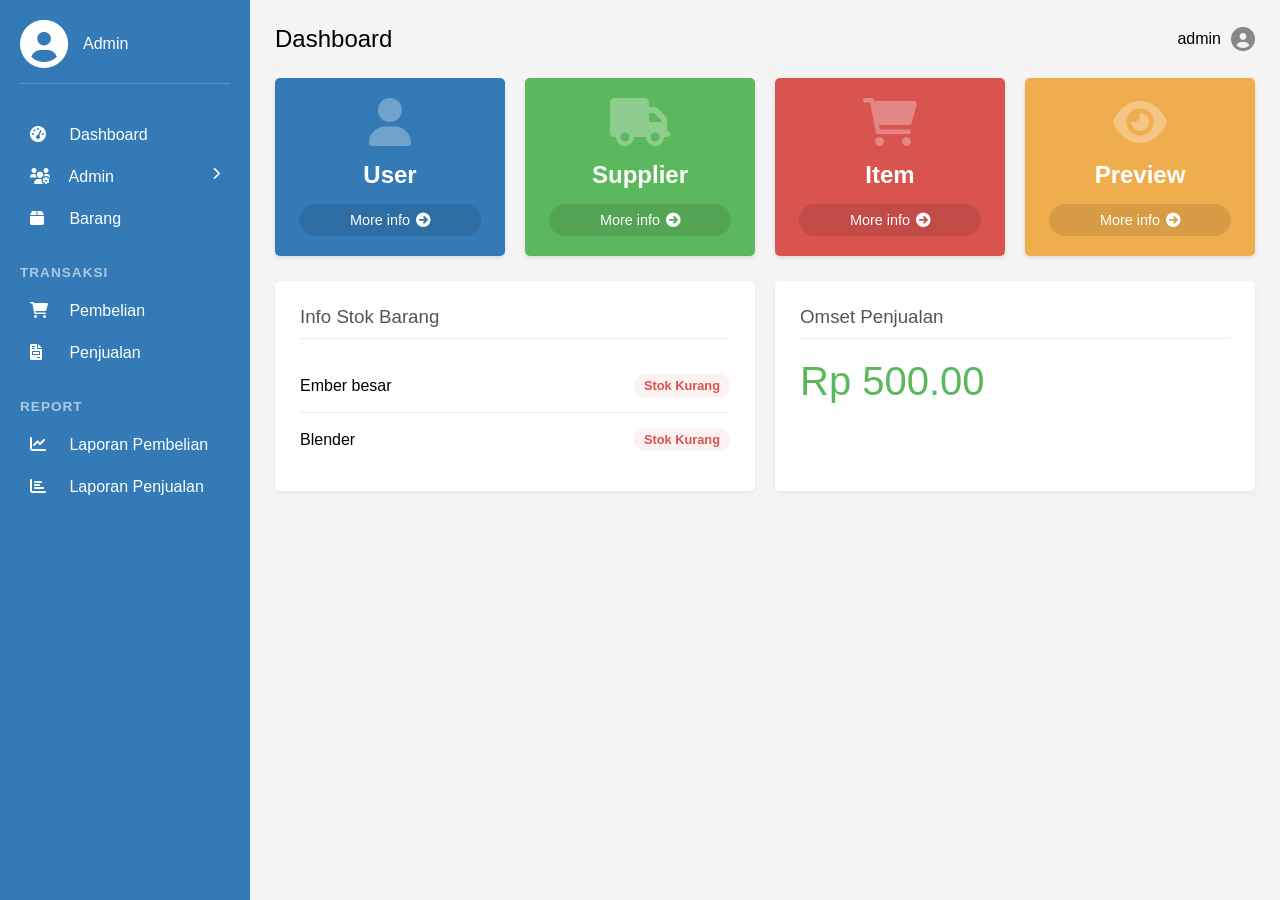
==== index.html @ 4ddd3ce7 "tambah style" ====
<!DOCTYPE html>
<html lang="en">
<head>
    <meta charset="UTF-8">
    <meta name="viewport" content="width=device-width, initial-scale=1.0">
    <title>Admin Dashboard - Penjualan Barang</title>
    <link rel="stylesheet" href="style.css">
    <link rel="stylesheet" href="https://cdnjs.cloudflare.com/ajax/libs/font-awesome/6.0.0/css/all.min.css">
</head>
<body>

    <div class="sidebar">
        <div class="admin-profile">
            <i class="fas fa-user-circle"></i>
            <span>Admin</span>
        </div>
        
        <a href="#"><i class="fas fa-tachometer-alt"></i> Dashboard</a>
        <a href="#">
            <i class="fas fa-users-cog"></i> Admin 
            <i class="fas fa-chevron-right float-right"></i>
        </a>
        <a href="#"><i class="fas fa-box"></i> Barang</a>
        
        <h3>Transaksi</h3>
        <a href="#"><i class="fas fa-shopping-cart"></i> Pembelian</a>
        <a href="#"><i class="fas fa-file-invoice"></i> Penjualan</a>
        
        <h3>Report</h3>
        <a href="#"><i class="fas fa-chart-line"></i> Laporan Pembelian</a>
        <a href="#"><i class="fas fa-chart-bar"></i> Laporan Penjualan</a>
    </div>

    <div class="main-content">
        <div class="header">
            <h2>Dashboard</h2>
            <div class="user-info">
                <span>admin</span>
                <i class="fas fa-user-circle"></i>
            </div>
        </div>

        <div class="card-container">
            
            <div class="card blue">
                <i class="fas fa-user main-card-icon"></i>
                <h3>User</h3>
                <a href="#" class="more-info-btn">
                    <span>More info</span>
                    <i class="fas fa-arrow-circle-right small-arrow"></i>
                </a>
            </div>

            <div class="card green">
                <i class="fas fa-truck main-card-icon"></i>
                <h3>Supplier</h3>
                <a href="#" class="more-info-btn">
                    <span>More info</span>
                    <i class="fas fa-arrow-circle-right small-arrow"></i>
                </a>
            </div>

            <div class="card red">
                <i class="fas fa-shopping-cart main-card-icon"></i>
                <h3>Item</h3>
                <a href="#" class="more-info-btn">
                    <span>More info</span>
                    <i class="fas fa-arrow-circle-right small-arrow"></i>
                </a>
            </div>

            <div class="card orange">
                <i class="fas fa-eye main-card-icon"></i>
                <h3>Preview</h3>
                <a href="#" class="more-info-btn">
                    <span>More info</span>
                    <i class="fas fa-arrow-circle-right small-arrow"></i>
                </a>
            </div>
        </div>

        <div class="info-container">
            
            <div class="info-panel info-stock">
                <h3>Info Stok Barang</h3>
                <ul>
                    <li>
                        <span>Ember besar</span>
                        <span class="stok-status kurang">Stok Kurang</span>
                    </li>
                    <li>
                        <span>Blender</span>
                        <span class="stok-status kurang">Stok Kurang</span>
                    </li>
                    </ul>
            </div>

            <div class="info-panel omset-penjualan">
                <h3>Omset Penjualan</h3>
                <p class="omset-value">Rp 500.00</p>
            </div>
        </div>
    </div>
</body>
</html>
---- style.css ----
/* --- Reset Global --- */
body {
    font-family: 'Segoe UI', Arial, sans-serif; /* Font yang lebih modern */
    margin: 0;
    padding: 0;
    display: flex; /* Memisahkan Sidebar dan Konten Utama side-by-side */
    height: 100vh;
    background-color: #f4f4f4;
}

/* --- Gaya Sidebar (Biru) --- */
.sidebar {
    width: 250px;
    background-color: #337ab7; /* Biru AdminLTE standard */
    color: #fff;
    padding: 20px;
    box-sizing: border-box; /* Pastikan padding tidak menambah lebar */
}

.admin-profile {
    display: flex;
    align-items: center;
    margin-bottom: 30px;
    padding-bottom: 15px;
    border-bottom: 1px solid rgba(255, 255, 255, 0.2);
}

.admin-profile i {
    font-size: 3rem; /* Ikon profil besar */
    margin-right: 15px;
}

.sidebar a {
    display: block;
    color: #fff;
    text-decoration: none;
    padding: 12px 10px;
    border-radius: 4px;
    transition: background-color 0.3s;
}

.sidebar a i:first-child {
    width: 25px; /* Lebar ikon menu tetap agar teks rata */
    margin-right: 10px;
}

.sidebar a:hover {
    background-color: rgba(255, 255, 255, 0.1);
}

.sidebar h3 {
    margin-top: 25px;
    margin-bottom: 10px;
    font-size: 0.85rem;
    text-transform: uppercase;
    letter-spacing: 1px;
    color: rgba(255, 255, 255, 0.6);
}

.float-right {
    float: right;
    font-size: 0.8rem;
    line-height: 1.5; /* Rata vertikal */
}

/* --- Gaya Konten Utama (Abu-abu) --- */
.main-content {
    flex: 1; /* Mengambil sisa ruang horizontal */
    padding: 25px;
    box-sizing: border-box;
    overflow-y: auto; /* Scroll vertikal jika konten panjang */
}

.header {
    display: flex;
    justify-content: space-between;
    align-items: center;
    margin-bottom: 25px;
}

.header h2 {
    margin: 0;
    font-weight: 400;
}

.user-info {
    display: flex;
    align-items: center;
}

.user-info i {
    font-size: 1.5rem;
    margin-left: 10px;
    color: #888;
}

/* --- Gaya Kartu Informasi (Warna-warni) --- */
.card-container {
    display: flex;
    gap: 20px;
    margin-bottom: 25px;
}

.card {
    flex: 1; /* Semua kartu lebar sama */
    padding: 20px;
    color: #fff;
    border-radius: 5px;
    position: relative;
    box-shadow: 0 2px 4px rgba(0,0,0,0.1);
    display: flex;
    flex-direction: column; /* Konten kartu menumpuk vertikal */
    align-items: center; /* Konten utama di tengah */
}

/* Ikon Utama Besar di Kartu */
.main-card-icon {
    font-size: 3rem; 
    margin-bottom: 15px;
    opacity: 0.3; /* Sedikit transparan agar modern */
}

.card h3 {
    margin: 0 0 15px 0;
    font-weight: 600;
    font-size: 1.5rem;
}

/* Warna Kartu */
.card.blue { background-color: #337ab7; }
.card.green { background-color: #5cb85c; }
.card.red { background-color: #d9534f; }
.card.orange { background-color: #f0ad4e; }

/* --- PERUBAHAN: Tombol "More Info" agar SEJAJAR & Panah KECIL --- */
.more-info-btn {
    color: #fff;
    text-decoration: none;
    font-size: 0.9rem;
    margin-top: auto; /* Memaksa tombol ke dasar kartu */
    
    /* MENGAKTIFKAN FLEXBOX UNTUK PENYEJAJARAN HORIZONTAL */
    display: flex;
    align-items: center; /* Sejajar Vertikal */
    justify-content: center; /* Mengetengahkan di kartu */
    gap: 6px; /* Jarak antara teks dan ikon panah */
    
    /* Gaya visual tambahan tombol */
    background-color: rgba(0, 0, 0, 0.1); 
    padding: 8px 15px;
    border-radius: 20px; /* Sudut membulat pill */
    width: 80%; /* Lebar tombol relatif terhadap kartu */
    transition: background-color 0.3s;
}

.more-info-btn:hover {
    background-color: rgba(0, 0, 0, 0.2);
}

/* Properti khusus untuk memperkecil panah */
.small-arrow {
    font-size: 0.9rem; /* Ukurannya sama dengan teks, tidak lagi besar */
}

/* --- Gaya Panel Informasi Bawah (Putih) --- */
.info-container {
    display: flex;
    gap: 20px;
}

.info-panel {
    flex: 1;
    background-color: #fff;
    padding: 25px;
    border-radius: 5px;
    box-shadow: 0 2px 5px rgba(0, 0, 0, 0.05);
}

.info-panel h3 {
    margin-top: 0;
    margin-bottom: 20px;
    font-weight: 400;
    color: #555;
    border-bottom: 1px solid #eee;
    padding-bottom: 10px;
}

/* List Stok */
.info-stock ul {
    list-style: none;
    padding: 0;
    margin: 0;
}

.info-stock li {
    padding: 15px 0;
    border-bottom: 1px solid #eee;
    display: flex;
    justify-content: space-between;
    align-items: center;
}

.info-stock li:last-child {
    border-bottom: none; /* Hapus garis bawah item terakhir */
}

.stok-status {
    font-size: 0.8rem;
    padding: 4px 10px;
    border-radius: 12px;
    font-weight: bold;
}

.stok-status.kurang {
    background-color: #fdf2f2; /* Merah muda sangat muda */
    color: #d9534f; /* Merah */
}

/* Omset */
.omset-value {
    font-size: 2.5rem;
    color: #5cb85c; /* Hijau */
    margin: 10px 0 0 0;
    font-weight: 300;
}
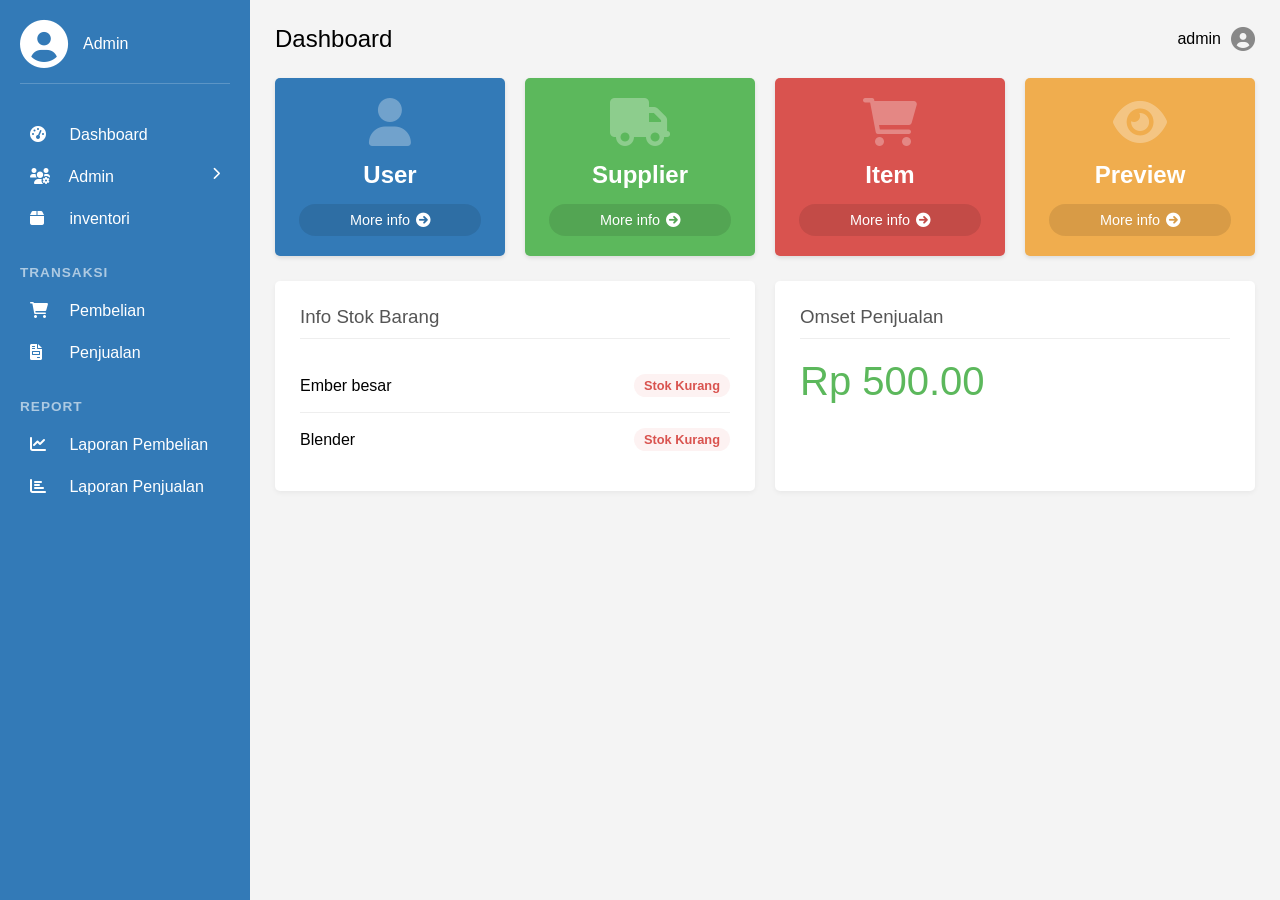
==== commit f542547e: "update kodingan" ====
--- a/index.html
+++ b/index.html
@@ -20,7 +20,7 @@
             <i class="fas fa-users-cog"></i> Admin 
             <i class="fas fa-chevron-right float-right"></i>
         </a>
-        <a href="#"><i class="fas fa-box"></i> Barang</a>
+        <a href="inventoriBarang.html"><i class="fas fa-box"></i> inventori</a>
         
         <h3>Transaksi</h3>
         <a href="#"><i class="fas fa-shopping-cart"></i> Pembelian</a>
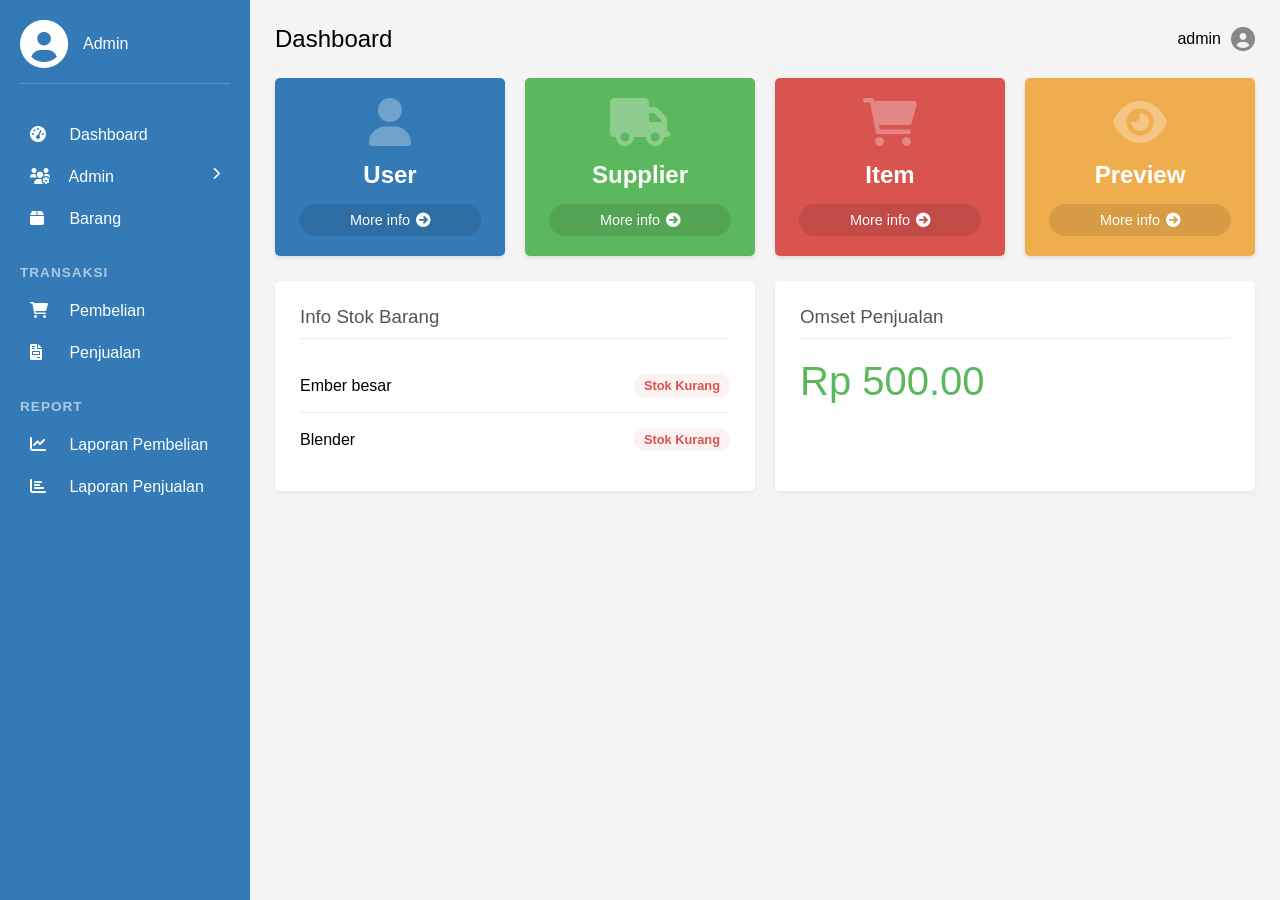
==== commit 42f9db60: "Penjualan" ====
--- a/index.html
+++ b/index.html
@@ -1,105 +1,107 @@
-<!DOCTYPE html>
+<!doctype html>
 <html lang="en">
-<head>
-    <meta charset="UTF-8">
-    <meta name="viewport" content="width=device-width, initial-scale=1.0">
+  <head>
+    <meta charset="UTF-8" />
+    <meta name="viewport" content="width=device-width, initial-scale=1.0" />
     <title>Admin Dashboard - Penjualan Barang</title>
-    <link rel="stylesheet" href="style.css">
-    <link rel="stylesheet" href="https://cdnjs.cloudflare.com/ajax/libs/font-awesome/6.0.0/css/all.min.css">
-</head>
-<body>
+    <link rel="stylesheet" href="style.css" />
+    <link
+      rel="stylesheet"
+      href="https://cdnjs.cloudflare.com/ajax/libs/font-awesome/6.0.0/css/all.min.css"
+    />
+  </head>
+  <body>
+    <div class="sidebar">
+      <div class="admin-profile">
+        <i class="fas fa-user-circle"></i>
+        <span>Admin</span>
+      </div>
 
-    <div class="sidebar">
-        <div class="admin-profile">
-            <i class="fas fa-user-circle"></i>
-            <span>Admin</span>
-        </div>
-        
-        <a href="#"><i class="fas fa-tachometer-alt"></i> Dashboard</a>
-        <a href="#">
-            <i class="fas fa-users-cog"></i> Admin 
-            <i class="fas fa-chevron-right float-right"></i>
-        </a>
-        <a href="inventoriBarang.html"><i class="fas fa-box"></i> inventori</a>
-        
-        <h3>Transaksi</h3>
-        <a href="#"><i class="fas fa-shopping-cart"></i> Pembelian</a>
-        <a href="#"><i class="fas fa-file-invoice"></i> Penjualan</a>
-        
-        <h3>Report</h3>
-        <a href="#"><i class="fas fa-chart-line"></i> Laporan Pembelian</a>
-        <a href="#"><i class="fas fa-chart-bar"></i> Laporan Penjualan</a>
+      <a href="#"><i class="fas fa-tachometer-alt"></i> Dashboard</a>
+      <a href="#">
+        <i class="fas fa-users-cog"></i> Admin
+        <i class="fas fa-chevron-right float-right"></i>
+      </a>
+      <a href="Barang.html"><i class="fas fa-box"></i> Barang</a>
+
+      <h3>Transaksi</h3>
+      <a href="Pembeli.html"><i class="fas fa-shopping-cart"></i> Pembelian</a>
+      <a href="Penjualan.html"><i class="fas fa-file-invoice"></i> Penjualan</a>
+
+      <h3>Report</h3>
+      <a href="LaporanPembelian.html"
+        ><i class="fas fa-chart-line"></i> Laporan Pembelian</a
+      >
+      <a href="#"><i class="fas fa-chart-bar"></i> Laporan Penjualan</a>
     </div>
 
     <div class="main-content">
-        <div class="header">
-            <h2>Dashboard</h2>
-            <div class="user-info">
-                <span>admin</span>
-                <i class="fas fa-user-circle"></i>
-            </div>
+      <div class="header">
+        <h2>Dashboard</h2>
+        <div class="user-info">
+          <span>admin</span>
+          <i class="fas fa-user-circle"></i>
+        </div>
+      </div>
+
+      <div class="card-container">
+        <div class="card blue">
+          <i class="fas fa-user main-card-icon"></i>
+          <h3>User</h3>
+          <a href="#" class="more-info-btn">
+            <span>More info</span>
+            <i class="fas fa-arrow-circle-right small-arrow"></i>
+          </a>
         </div>
 
-        <div class="card-container">
-            
-            <div class="card blue">
-                <i class="fas fa-user main-card-icon"></i>
-                <h3>User</h3>
-                <a href="#" class="more-info-btn">
-                    <span>More info</span>
-                    <i class="fas fa-arrow-circle-right small-arrow"></i>
-                </a>
-            </div>
-
-            <div class="card green">
-                <i class="fas fa-truck main-card-icon"></i>
-                <h3>Supplier</h3>
-                <a href="#" class="more-info-btn">
-                    <span>More info</span>
-                    <i class="fas fa-arrow-circle-right small-arrow"></i>
-                </a>
-            </div>
-
-            <div class="card red">
-                <i class="fas fa-shopping-cart main-card-icon"></i>
-                <h3>Item</h3>
-                <a href="#" class="more-info-btn">
-                    <span>More info</span>
-                    <i class="fas fa-arrow-circle-right small-arrow"></i>
-                </a>
-            </div>
-
-            <div class="card orange">
-                <i class="fas fa-eye main-card-icon"></i>
-                <h3>Preview</h3>
-                <a href="#" class="more-info-btn">
-                    <span>More info</span>
-                    <i class="fas fa-arrow-circle-right small-arrow"></i>
-                </a>
-            </div>
+        <div class="card green">
+          <i class="fas fa-truck main-card-icon"></i>
+          <h3>Supplier</h3>
+          <a href="#" class="more-info-btn">
+            <span>More info</span>
+            <i class="fas fa-arrow-circle-right small-arrow"></i>
+          </a>
         </div>
 
-        <div class="info-container">
-            
-            <div class="info-panel info-stock">
-                <h3>Info Stok Barang</h3>
-                <ul>
-                    <li>
-                        <span>Ember besar</span>
-                        <span class="stok-status kurang">Stok Kurang</span>
-                    </li>
-                    <li>
-                        <span>Blender</span>
-                        <span class="stok-status kurang">Stok Kurang</span>
-                    </li>
-                    </ul>
-            </div>
+        <div class="card red">
+          <i class="fas fa-shopping-cart main-card-icon"></i>
+          <h3>Item</h3>
+          <a href="#" class="more-info-btn">
+            <span>More info</span>
+            <i class="fas fa-arrow-circle-right small-arrow"></i>
+          </a>
+        </div>
 
-            <div class="info-panel omset-penjualan">
-                <h3>Omset Penjualan</h3>
-                <p class="omset-value">Rp 500.00</p>
-            </div>
+        <div class="card orange">
+          <i class="fas fa-eye main-card-icon"></i>
+          <h3>Preview</h3>
+          <a href="#" class="more-info-btn">
+            <span>More info</span>
+            <i class="fas fa-arrow-circle-right small-arrow"></i>
+          </a>
         </div>
+      </div>
+
+      <div class="info-container">
+        <div class="info-panel info-stock">
+          <h3>Info Stok Barang</h3>
+          <ul>
+            <li>
+              <span>Ember besar</span>
+              <span class="stok-status kurang">Stok Kurang</span>
+            </li>
+            <li>
+              <span>Blender</span>
+              <span class="stok-status kurang">Stok Kurang</span>
+            </li>
+          </ul>
+        </div>
+
+        <div class="info-panel omset-penjualan">
+          <h3>Omset Penjualan</h3>
+          <p class="omset-value">Rp 500.00</p>
+        </div>
+      </div>
     </div>
-</body>
-</html>+  </body>
+</html>
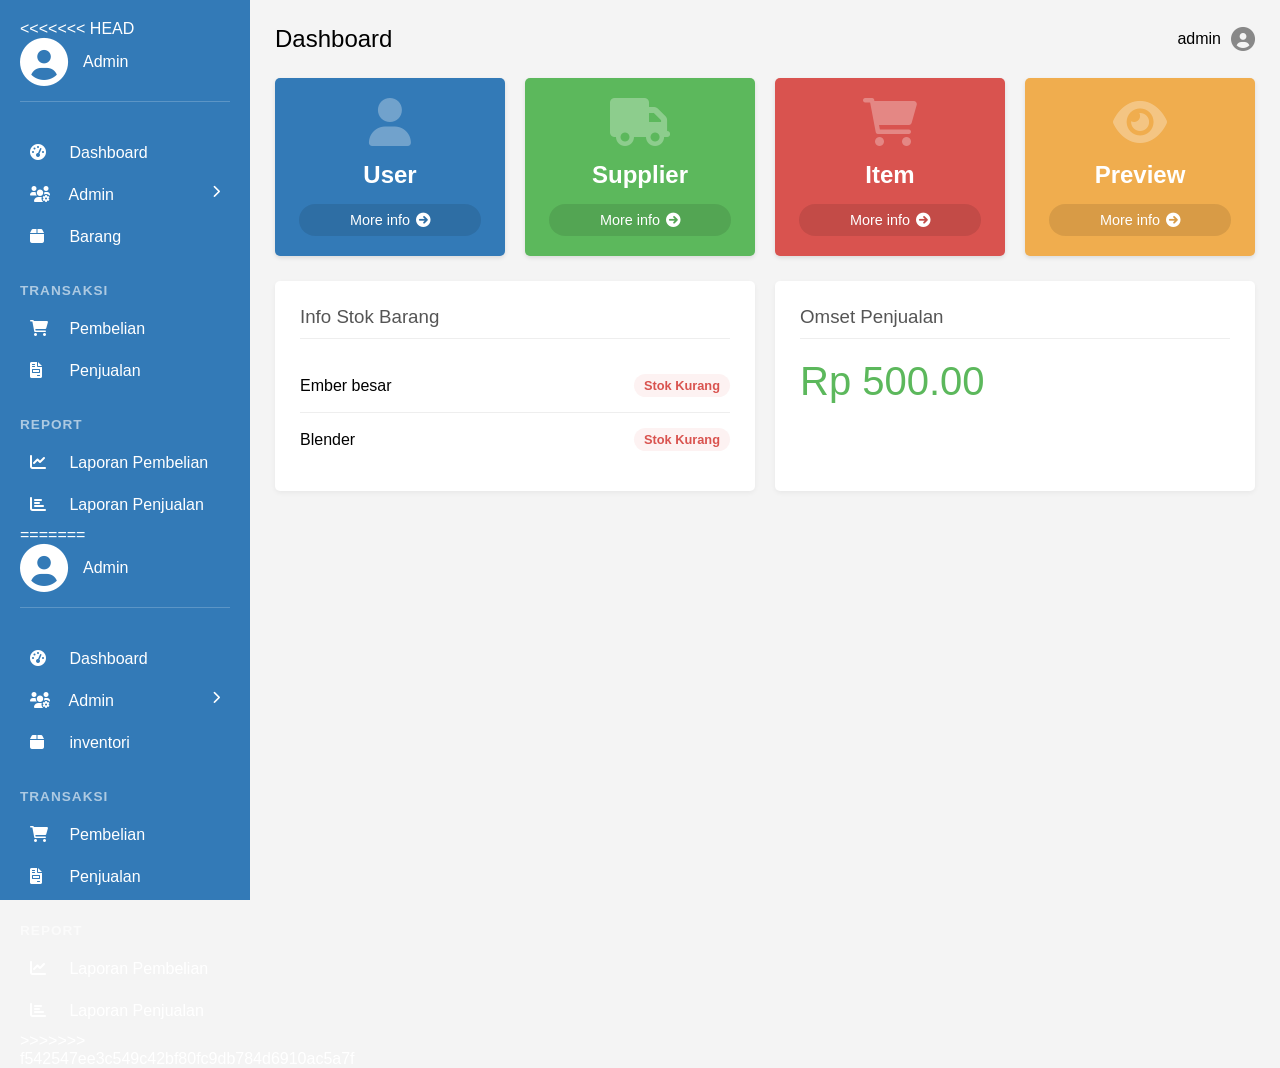
==== commit 029d96db: "penjualan" ====
--- a/index.html
+++ b/index.html
@@ -12,6 +12,7 @@
   </head>
   <body>
     <div class="sidebar">
+<<<<<<< HEAD
       <div class="admin-profile">
         <i class="fas fa-user-circle"></i>
         <span>Admin</span>
@@ -33,6 +34,27 @@
         ><i class="fas fa-chart-line"></i> Laporan Pembelian</a
       >
       <a href="#"><i class="fas fa-chart-bar"></i> Laporan Penjualan</a>
+=======
+        <div class="admin-profile">
+            <i class="fas fa-user-circle"></i>
+            <span>Admin</span>
+        </div>
+        
+        <a href="#"><i class="fas fa-tachometer-alt"></i> Dashboard</a>
+        <a href="#">
+            <i class="fas fa-users-cog"></i> Admin 
+            <i class="fas fa-chevron-right float-right"></i>
+        </a>
+        <a href="inventoriBarang.html"><i class="fas fa-box"></i> inventori</a>
+        
+        <h3>Transaksi</h3>
+        <a href="#"><i class="fas fa-shopping-cart"></i> Pembelian</a>
+        <a href="#"><i class="fas fa-file-invoice"></i> Penjualan</a>
+        
+        <h3>Report</h3>
+        <a href="#"><i class="fas fa-chart-line"></i> Laporan Pembelian</a>
+        <a href="#"><i class="fas fa-chart-bar"></i> Laporan Penjualan</a>
+>>>>>>> f542547ee3c549c42bf80fc9db784d6910ac5a7f
     </div>
 
     <div class="main-content">
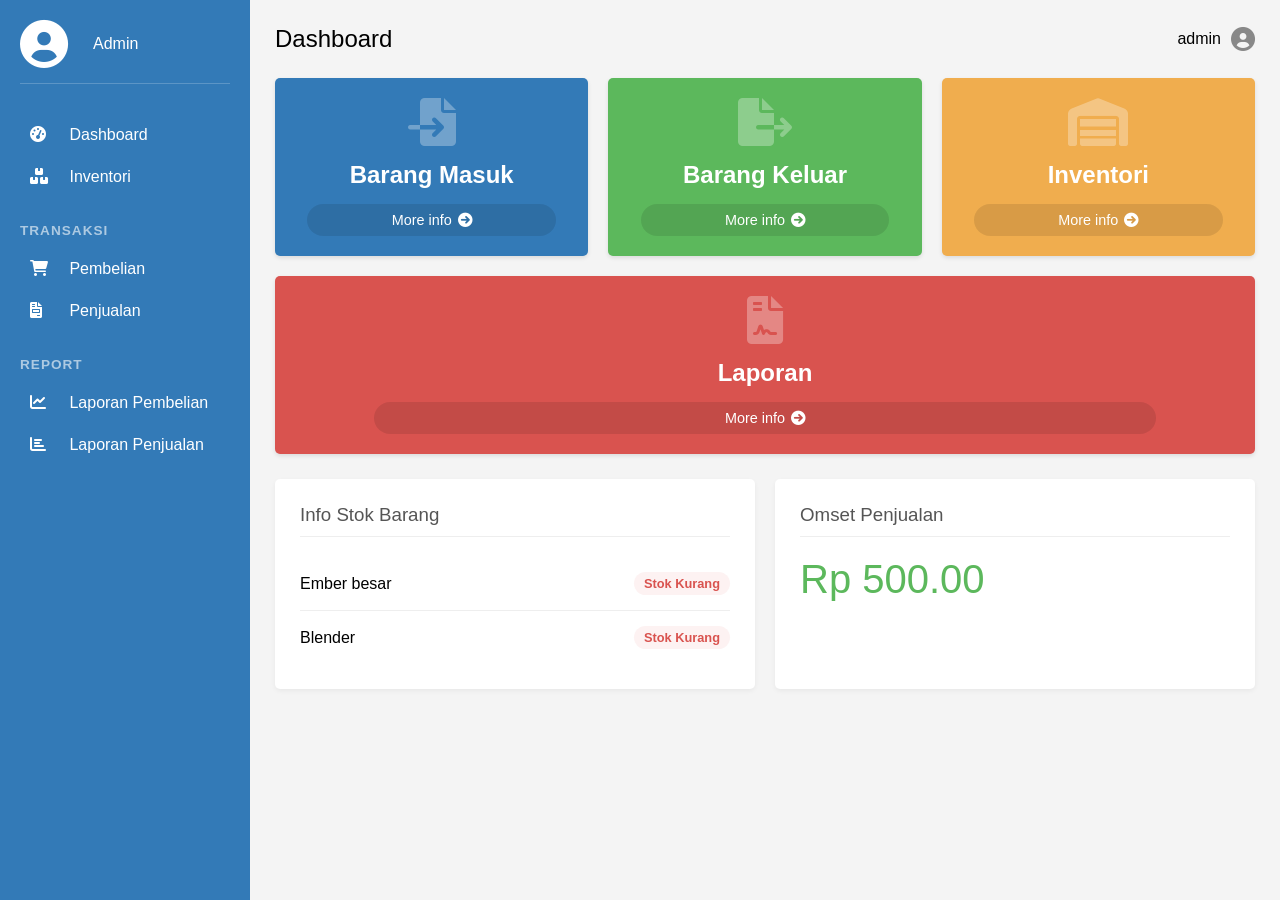
==== commit e27ed855: "Update index.html" ====
--- a/index.html
+++ b/index.html
@@ -1,129 +1,313 @@
-<!doctype html>
+<!DOCTYPE html>
 <html lang="en">
-  <head>
-    <meta charset="UTF-8" />
-    <meta name="viewport" content="width=device-width, initial-scale=1.0" />
-    <title>Admin Dashboard - Penjualan Barang</title>
-    <link rel="stylesheet" href="style.css" />
-    <link
-      rel="stylesheet"
-      href="https://cdnjs.cloudflare.com/ajax/libs/font-awesome/6.0.0/css/all.min.css"
-    />
-  </head>
-  <body>
+<head>
+    <meta charset="UTF-8">
+    <meta name="viewport" content="width=device-width, initial-scale=1.0">
+    <title>Sistem Inventori Barang</title>
+    <link rel="stylesheet" href="https://cdnjs.cloudflare.com/ajax/libs/font-awesome/6.0.0/css/all.min.css">
+    
+    <style>
+        body {
+            font-family: 'Segoe UI', Arial, sans-serif;
+            margin: 0;
+            padding: 0;
+            display: flex;
+            height: 100vh;
+            background-color: #f4f4f4;
+        }
+
+        .sidebar {
+            width: 250px;
+            background-color: #337ab7;
+            color: #fff;
+            padding: 20px;
+            box-sizing: border-box;
+            flex-shrink: 0;
+        }
+
+        .admin-profile {
+            display: flex;
+            align-items: center;
+            margin-bottom: 30px;
+            padding-bottom: 15px;
+            border-bottom: 1px solid rgba(255, 255, 255, 0.2);
+        }
+
+        .admin-profile i {
+            font-size: 3rem;
+            margin-right: 15px;
+        }
+
+        .sidebar a {
+            display: block;
+            color: #fff;
+            text-decoration: none;
+            padding: 12px 10px;
+            border-radius: 4px;
+            transition: background-color 0.3s;
+        }
+
+        .sidebar a i:first-child {
+            width: 25px;
+            margin-right: 10px;
+        }
+
+        .sidebar a:hover {
+            background-color: rgba(255, 255, 255, 0.1);
+        }
+
+        .sidebar h3 {
+            margin-top: 25px;
+            margin-bottom: 10px;
+            font-size: 0.85rem;
+            text-transform: uppercase;
+            letter-spacing: 1px;
+            color: rgba(255, 255, 255, 0.6);
+        }
+
+        .main-content {
+            flex: 1;
+            padding: 25px;
+            box-sizing: border-box;
+            overflow-y: auto;
+        }
+
+        .header {
+            display: flex;
+            justify-content: space-between;
+            align-items: center;
+            margin-bottom: 25px;
+        }
+
+        .header h2 {
+            margin: 0;
+            font-weight: 400;
+        }
+
+        .user-info {
+            display: flex;
+            align-items: center;
+        }
+
+        .user-info i {
+            font-size: 1.5rem;
+            margin-left: 10px;
+            color: #888;
+        }
+
+        .card-container {
+            display: flex;
+            gap: 20px;
+            margin-bottom: 25px;
+            flex-wrap: wrap; 
+        }
+
+        .card {
+            flex: 1;
+            min-width: 200px;
+            padding: 20px;
+            color: #fff;
+            border-radius: 5px;
+            position: relative;
+            box-shadow: 0 2px 4px rgba(0,0,0,0.1);
+            display: flex;
+            flex-direction: column;
+            align-items: center;
+        }
+
+        .main-card-icon {
+            font-size: 3rem; 
+            margin-bottom: 15px;
+            opacity: 0.3;
+        }
+
+        .card h3 {
+            margin: 0 0 15px 0;
+            font-weight: 600;
+            font-size: 1.5rem;
+        }
+
+        .card.blue { background-color: #337ab7; }
+        .card.green { background-color: #5cb85c; }
+        .card.red { background-color: #d9534f; }
+        .card.orange { background-color: #f0ad4e; }
+
+        .more-info-btn {
+            color: #fff;
+            text-decoration: none;
+            font-size: 0.9rem;
+            margin-top: auto;
+            display: flex;
+            align-items: center;
+            justify-content: center;
+            gap: 6px;
+            background-color: rgba(0, 0, 0, 0.1); 
+            padding: 8px 15px;
+            border-radius: 20px;
+            width: 80%;
+            transition: background-color 0.3s;
+        }
+
+        .more-info-btn:hover {
+            background-color: rgba(0, 0, 0, 0.2);
+        }
+
+        .small-arrow {
+            font-size: 0.9rem;
+        }
+
+        .info-container {
+            display: flex;
+            gap: 20px;
+            flex-wrap: wrap;
+        }
+
+        .info-panel {
+            flex: 1;
+            min-width: 300px;
+            background-color: #fff;
+            padding: 25px;
+            border-radius: 5px;
+            box-shadow: 0 2px 5px rgba(0, 0, 0, 0.05);
+        }
+
+        .info-panel h3 {
+            margin-top: 0;
+            margin-bottom: 20px;
+            font-weight: 400;
+            color: #555;
+            border-bottom: 1px solid #eee;
+            padding-bottom: 10px;
+        }
+
+        .info-stock ul {
+            list-style: none;
+            padding: 0;
+            margin: 0;
+        }
+
+        .info-stock li {
+            padding: 15px 0;
+            border-bottom: 1px solid #eee;
+            display: flex;
+            justify-content: space-between;
+            align-items: center;
+        }
+
+        .info-stock li:last-child {
+            border-bottom: none;
+        }
+
+        .stok-status {
+            font-size: 0.8rem;
+            padding: 4px 10px;
+            border-radius: 12px;
+            font-weight: bold;
+        }
+
+        .stok-status.kurang {
+            background-color: #fdf2f2;
+            color: #d9534f;
+        }
+
+        .omset-value {
+            font-size: 2.5rem;
+            color: #5cb85c;
+            margin: 10px 0 0 0;
+            font-weight: 300;
+        }
+    </style>
+</head>
+<body>
+
     <div class="sidebar">
-<<<<<<< HEAD
-      <div class="admin-profile">
-        <i class="fas fa-user-circle"></i>
-        <span>Admin</span>
-      </div>
-
-      <a href="#"><i class="fas fa-tachometer-alt"></i> Dashboard</a>
-      <a href="#">
-        <i class="fas fa-users-cog"></i> Admin
-        <i class="fas fa-chevron-right float-right"></i>
-      </a>
-      <a href="Barang.html"><i class="fas fa-box"></i> Barang</a>
-
-      <h3>Transaksi</h3>
-      <a href="Pembeli.html"><i class="fas fa-shopping-cart"></i> Pembelian</a>
-      <a href="Penjualan.html"><i class="fas fa-file-invoice"></i> Penjualan</a>
-
-      <h3>Report</h3>
-      <a href="LaporanPembelian.html"
-        ><i class="fas fa-chart-line"></i> Laporan Pembelian</a
-      >
-      <a href="#"><i class="fas fa-chart-bar"></i> Laporan Penjualan</a>
-=======
         <div class="admin-profile">
             <i class="fas fa-user-circle"></i>
-            <span>Admin</span>
+            <a href="#">Admin</a>
         </div>
         
         <a href="#"><i class="fas fa-tachometer-alt"></i> Dashboard</a>
-        <a href="#">
-            <i class="fas fa-users-cog"></i> Admin 
-            <i class="fas fa-chevron-right float-right"></i>
-        </a>
-        <a href="inventoriBarang.html"><i class="fas fa-box"></i> inventori</a>
+        <a href="inventoriBarang.html"><i class="fas fa-boxes-stacked"></i> Inventori</a>
         
         <h3>Transaksi</h3>
         <a href="#"><i class="fas fa-shopping-cart"></i> Pembelian</a>
-        <a href="#"><i class="fas fa-file-invoice"></i> Penjualan</a>
+        <a href="Penjualan.html"><i class="fas fa-file-invoice"></i> Penjualan</a>
         
         <h3>Report</h3>
-        <a href="#"><i class="fas fa-chart-line"></i> Laporan Pembelian</a>
-        <a href="#"><i class="fas fa-chart-bar"></i> Laporan Penjualan</a>
->>>>>>> f542547ee3c549c42bf80fc9db784d6910ac5a7f
+        <a href="LaporanPembelian.html"><i class="fas fa-chart-line"></i> Laporan Pembelian</a>
+        <a href="LaporanPenjualan.html"><i class="fas fa-chart-bar"></i> Laporan Penjualan</a>
     </div>
 
     <div class="main-content">
-      <div class="header">
-        <h2>Dashboard</h2>
-        <div class="user-info">
-          <span>admin</span>
-          <i class="fas fa-user-circle"></i>
+        <div class="header">
+            <h2>Dashboard</h2>
+            <div class="user-info">
+                <span>admin</span>
+                <i class="fas fa-user-circle"></i>
+            </div>
         </div>
-      </div>
-
-      <div class="card-container">
-        <div class="card blue">
-          <i class="fas fa-user main-card-icon"></i>
-          <h3>User</h3>
-          <a href="#" class="more-info-btn">
-            <span>More info</span>
-            <i class="fas fa-arrow-circle-right small-arrow"></i>
-          </a>
+
+        <div class="card-container">
+            <div class="card blue">
+                <i class="fas fa-file-import main-card-icon"></i>
+                <h3>Barang Masuk</h3>
+                <a href="Pembelian.html" class="more-info-btn">
+                    <span>More info</span>
+                    <i class="fas fa-arrow-circle-right small-arrow"></i>
+                </a>
+            </div>
+
+            <div class="card green">
+                <i class="fas fa-file-export main-card-icon"></i>
+                <h3>Barang Keluar</h3>
+                <a href="Penjualan.html" class="more-info-btn">
+                    <span>More info</span>
+                    <i class="fas fa-arrow-circle-right small-arrow"></i>
+                </a>
+            </div>
+
+            <div class="card orange">
+                <i class="fas fa-warehouse main-card-icon"></i>
+                <h3>Inventori</h3>
+                <a href="inventoriBarang.html" class="more-info-btn">
+                    <span>More info</span>
+                    <i class="fas fa-arrow-circle-right small-arrow"></i>
+                </a>
+            </div>
+
+            <div class="card red">
+                <i class="fas fa-file-contract main-card-icon"></i>
+                <h3>Laporan</h3>
+                <a href="#" class="more-info-btn">
+                    <span>More info</span>
+                    <i class="fas fa-arrow-circle-right small-arrow"></i>
+                </a>
+            </div>
         </div>
 
-        <div class="card green">
-          <i class="fas fa-truck main-card-icon"></i>
-          <h3>Supplier</h3>
-          <a href="#" class="more-info-btn">
-            <span>More info</span>
-            <i class="fas fa-arrow-circle-right small-arrow"></i>
-          </a>
+        <div class="info-container">
+            <div class="info-panel info-stock">
+                <h3>Info Stok Barang</h3>
+                <ul>
+                    <li><span>Ember besar</span> <span class="stok-status kurang">Stok Kurang</span></li>
+                    <li><span>Blender</span> <span class="stok-status kurang">Stok Kurang</span></li>
+                </ul>
+            </div>
+
+            <div class="info-panel omset-penjualan">
+                <h3>Omset Penjualan</h3>
+                <p class="omset-value">Rp 500.00</p>
+            </div>
         </div>
-
-        <div class="card red">
-          <i class="fas fa-shopping-cart main-card-icon"></i>
-          <h3>Item</h3>
-          <a href="#" class="more-info-btn">
-            <span>More info</span>
-            <i class="fas fa-arrow-circle-right small-arrow"></i>
-          </a>
-        </div>
-
-        <div class="card orange">
-          <i class="fas fa-eye main-card-icon"></i>
-          <h3>Preview</h3>
-          <a href="#" class="more-info-btn">
-            <span>More info</span>
-            <i class="fas fa-arrow-circle-right small-arrow"></i>
-          </a>
-        </div>
-      </div>
-
-      <div class="info-container">
-        <div class="info-panel info-stock">
-          <h3>Info Stok Barang</h3>
-          <ul>
-            <li>
-              <span>Ember besar</span>
-              <span class="stok-status kurang">Stok Kurang</span>
-            </li>
-            <li>
-              <span>Blender</span>
-              <span class="stok-status kurang">Stok Kurang</span>
-            </li>
-          </ul>
-        </div>
-
-        <div class="info-panel omset-penjualan">
-          <h3>Omset Penjualan</h3>
-          <p class="omset-value">Rp 500.00</p>
-        </div>
-      </div>
     </div>
-  </body>
+
+    <script>
+        function toggleDropdown() {
+            var dropdown = document.getElementById("adminMenu");
+            if (dropdown) {
+                dropdown.style.display = (dropdown.style.display === "block") ? "none" : "block";
+            }
+        }
+    </script>
+</body>
 </html>
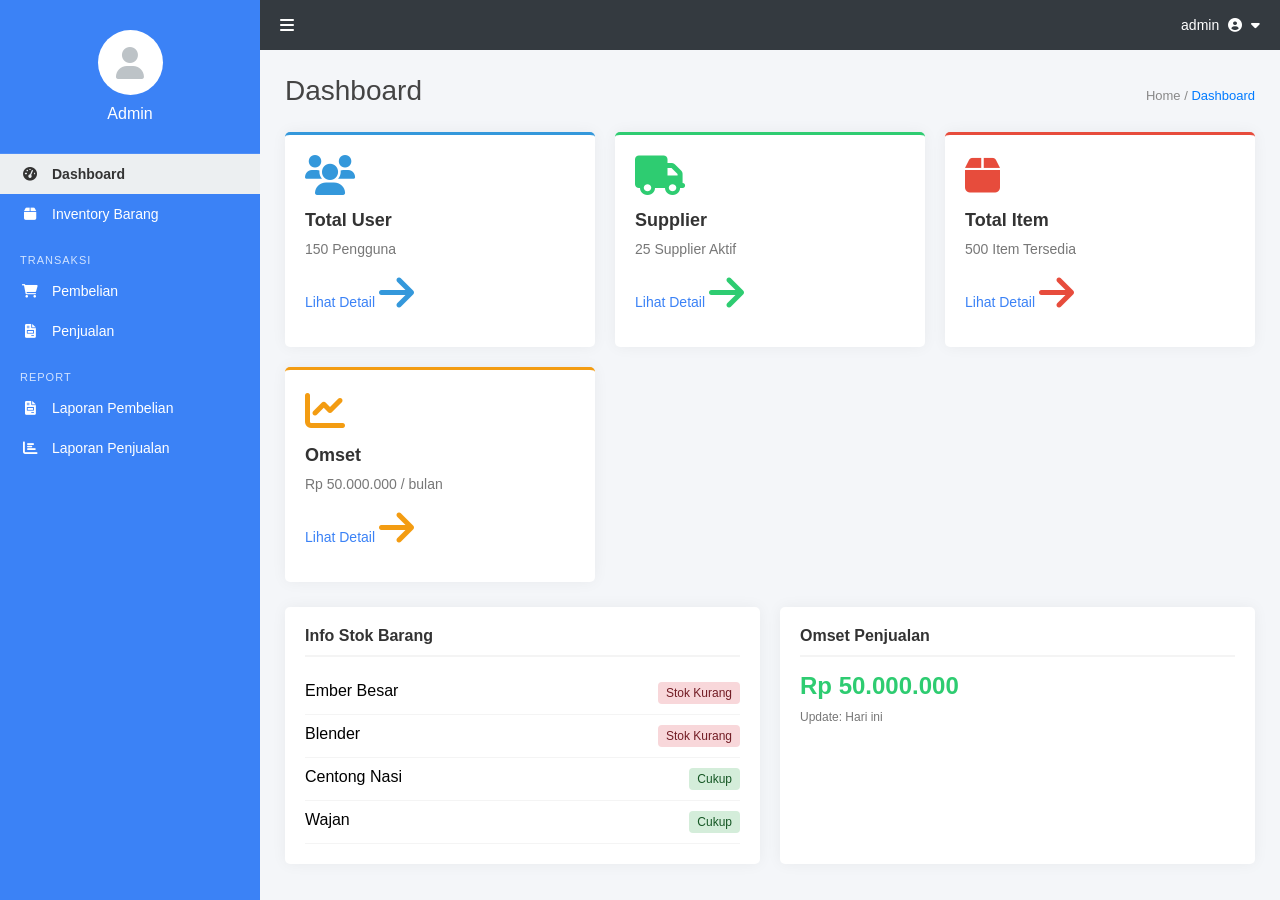
==== commit 93bba965: "update kodingan" ====
--- a/index.html
+++ b/index.html
@@ -1,313 +1,173 @@
 <!DOCTYPE html>
-<html lang="en">
+<html lang="id">
 <head>
     <meta charset="UTF-8">
     <meta name="viewport" content="width=device-width, initial-scale=1.0">
-    <title>Sistem Inventori Barang</title>
+    <title>Admin Dashboard - Sistem Inventaris</title>
     <link rel="stylesheet" href="https://cdnjs.cloudflare.com/ajax/libs/font-awesome/6.0.0/css/all.min.css">
     
     <style>
-        body {
-            font-family: 'Segoe UI', Arial, sans-serif;
-            margin: 0;
-            padding: 0;
-            display: flex;
-            height: 100vh;
-            background-color: #f4f4f4;
-        }
-
-        .sidebar {
-            width: 250px;
-            background-color: #337ab7;
-            color: #fff;
-            padding: 20px;
-            box-sizing: border-box;
-            flex-shrink: 0;
-        }
-
-        .admin-profile {
-            display: flex;
-            align-items: center;
-            margin-bottom: 30px;
-            padding-bottom: 15px;
-            border-bottom: 1px solid rgba(255, 255, 255, 0.2);
-        }
-
-        .admin-profile i {
-            font-size: 3rem;
-            margin-right: 15px;
-        }
-
-        .sidebar a {
-            display: block;
-            color: #fff;
-            text-decoration: none;
-            padding: 12px 10px;
-            border-radius: 4px;
-            transition: background-color 0.3s;
-        }
-
-        .sidebar a i:first-child {
-            width: 25px;
-            margin-right: 10px;
-        }
-
-        .sidebar a:hover {
-            background-color: rgba(255, 255, 255, 0.1);
-        }
-
-        .sidebar h3 {
-            margin-top: 25px;
-            margin-bottom: 10px;
-            font-size: 0.85rem;
-            text-transform: uppercase;
-            letter-spacing: 1px;
-            color: rgba(255, 255, 255, 0.6);
-        }
-
-        .main-content {
-            flex: 1;
-            padding: 25px;
-            box-sizing: border-box;
-            overflow-y: auto;
-        }
-
-        .header {
-            display: flex;
-            justify-content: space-between;
-            align-items: center;
-            margin-bottom: 25px;
-        }
-
-        .header h2 {
-            margin: 0;
-            font-weight: 400;
-        }
-
-        .user-info {
-            display: flex;
-            align-items: center;
-        }
-
-        .user-info i {
-            font-size: 1.5rem;
-            margin-left: 10px;
-            color: #888;
-        }
-
-        .card-container {
-            display: flex;
-            gap: 20px;
-            margin-bottom: 25px;
-            flex-wrap: wrap; 
-        }
-
-        .card {
-            flex: 1;
-            min-width: 200px;
-            padding: 20px;
-            color: #fff;
-            border-radius: 5px;
-            position: relative;
-            box-shadow: 0 2px 4px rgba(0,0,0,0.1);
-            display: flex;
-            flex-direction: column;
-            align-items: center;
-        }
-
-        .main-card-icon {
-            font-size: 3rem; 
-            margin-bottom: 15px;
-            opacity: 0.3;
-        }
-
-        .card h3 {
-            margin: 0 0 15px 0;
-            font-weight: 600;
-            font-size: 1.5rem;
-        }
-
-        .card.blue { background-color: #337ab7; }
-        .card.green { background-color: #5cb85c; }
-        .card.red { background-color: #d9534f; }
-        .card.orange { background-color: #f0ad4e; }
-
-        .more-info-btn {
-            color: #fff;
-            text-decoration: none;
-            font-size: 0.9rem;
-            margin-top: auto;
-            display: flex;
-            align-items: center;
-            justify-content: center;
-            gap: 6px;
-            background-color: rgba(0, 0, 0, 0.1); 
-            padding: 8px 15px;
-            border-radius: 20px;
-            width: 80%;
-            transition: background-color 0.3s;
-        }
-
-        .more-info-btn:hover {
-            background-color: rgba(0, 0, 0, 0.2);
-        }
-
-        .small-arrow {
-            font-size: 0.9rem;
-        }
-
-        .info-container {
-            display: flex;
-            gap: 20px;
-            flex-wrap: wrap;
-        }
-
-        .info-panel {
-            flex: 1;
-            min-width: 300px;
-            background-color: #fff;
-            padding: 25px;
-            border-radius: 5px;
-            box-shadow: 0 2px 5px rgba(0, 0, 0, 0.05);
-        }
-
-        .info-panel h3 {
-            margin-top: 0;
-            margin-bottom: 20px;
-            font-weight: 400;
-            color: #555;
-            border-bottom: 1px solid #eee;
-            padding-bottom: 10px;
-        }
-
-        .info-stock ul {
-            list-style: none;
-            padding: 0;
-            margin: 0;
-        }
-
-        .info-stock li {
-            padding: 15px 0;
-            border-bottom: 1px solid #eee;
-            display: flex;
-            justify-content: space-between;
-            align-items: center;
-        }
-
-        .info-stock li:last-child {
-            border-bottom: none;
-        }
-
-        .stok-status {
-            font-size: 0.8rem;
-            padding: 4px 10px;
-            border-radius: 12px;
-            font-weight: bold;
-        }
-
-        .stok-status.kurang {
-            background-color: #fdf2f2;
-            color: #d9534f;
-        }
-
-        .omset-value {
-            font-size: 2.5rem;
-            color: #5cb85c;
-            margin: 10px 0 0 0;
-            font-weight: 300;
-        }
+        * { margin: 0; padding: 0; box-sizing: border-box; font-family: 'Segoe UI', Roboto, Helvetica, Arial, sans-serif; }
+        body { display: flex; background-color: #f4f6f9; min-height: 100vh; overflow-x: hidden; }
+        
+        /* SIDEBAR STYLING */
+        .sidebar { width: 260px; background-color: #3b82f6; color: white; flex-shrink: 0; transition: all 0.3s; }
+        .profile-box { padding: 30px 20px; text-align: center; border-bottom: 1px solid rgba(255,255,255,0.1); }
+        .avatar-circle { width: 65px; height: 65px; background: white; border-radius: 50%; margin: 0 auto 10px; display: flex; align-items: center; justify-content: center; color: #bdc3c7; font-size: 32px; }
+        
+        .sidebar nav a { display: flex; align-items: center; padding: 12px 20px; color: white; text-decoration: none; font-size: 14px; transition: 0.2s; }
+        .sidebar nav a i { margin-right: 12px; width: 20px; text-align: center; }
+        .sidebar nav a:hover { background-color: rgba(255,255,255,0.1); }
+        .sidebar nav a.active { background-color: #eceff1; color: #333; font-weight: 600; }
+        
+        .section-label { padding: 20px 20px 5px; font-size: 11px; text-transform: uppercase; letter-spacing: 1px; color: #d1e3ff; }
+        
+        /* MAIN CONTENT STYLING */
+        .main-wrapper { flex-grow: 1; display: flex; flex-direction: column; }
+        header { height: 50px; background-color: #343a40; display: flex; align-items: center; justify-content: space-between; padding: 0 20px; color: white; }
+        .content-area { padding: 25px; }
+        
+        .page-title { display: flex; justify-content: space-between; align-items: baseline; margin-bottom: 25px; }
+        .page-title h1 { font-weight: 400; font-size: 28px; color: #444; }
+        .breadcrumb { font-size: 13px; color: #888; }
+        .breadcrumb span { color: #007bff; }
+        
+        /* DASHBOARD CARDS */
+        .card-container { display: grid; grid-template-columns: repeat(auto-fit, minmax(250px, 1fr)); gap: 20px; margin-bottom: 25px; }
+        .card { background: white; border-radius: 5px; box-shadow: 0 0 15px rgba(0,0,0,0.05); border-top: 3px solid #d2d6de; padding: 20px; transition: 0.3s; }
+        .card:hover { transform: translateY(-5px); box-shadow: 0 5px 20px rgba(0,0,0,0.1); }
+        .card.blue { border-top-color: #3498db; }
+        .card.green { border-top-color: #2ecc71; }
+        .card.red { border-top-color: #e74c3c; }
+        .card.orange { border-top-color: #f39c12; }
+        
+        .card h3 { font-size: 18px; color: #333; margin-bottom: 10px; }
+        .card p { font-size: 14px; color: #777; }
+        .card i { font-size: 40px; margin-bottom: 15px; }
+        .card.blue i { color: #3498db; }
+        .card.green i { color: #2ecc71; }
+        .card.red i { color: #e74c3c; }
+        .card.orange i { color: #f39c12; }
+        
+        .more-info-btn { display: inline-block; margin-top: 15px; color: #3b82f6; text-decoration: none; font-size: 14px; }
+        .more-info-btn:hover { text-decoration: underline; }
+        
+        /* INFO PANELS */
+        .info-container { display: grid; grid-template-columns: repeat(auto-fit, minmax(300px, 1fr)); gap: 20px; }
+        .info-panel { background: white; border-radius: 5px; box-shadow: 0 0 15px rgba(0,0,0,0.05); padding: 20px; }
+        .info-panel h3 { font-size: 16px; color: #333; margin-bottom: 15px; border-bottom: 2px solid #f4f4f4; padding-bottom: 10px; }
+        .info-panel ul { list-style: none; }
+        .info-panel li { display: flex; justify-content: space-between; padding: 10px 0; border-bottom: 1px solid #f4f4f4; }
+        .stok-status { font-size: 12px; padding: 4px 8px; border-radius: 4px; }
+        .stok-status.kurang { background-color: #f8d7da; color: #721c24; }
+        .stok-status.cukup { background-color: #d4edda; color: #155724; }
+        .omset-value { font-size: 24px; color: #2ecc71; font-weight: bold; }
     </style>
 </head>
 <body>
 
-    <div class="sidebar">
-        <div class="admin-profile">
-            <i class="fas fa-user-circle"></i>
-            <a href="#">Admin</a>
+    <aside class="sidebar">
+        <div class="profile-box">
+            <div class="avatar-circle"><i class="fa fa-user"></i></div>
+            <p>Admin</p>
         </div>
         
-        <a href="#"><i class="fas fa-tachometer-alt"></i> Dashboard</a>
-        <a href="inventoriBarang.html"><i class="fas fa-boxes-stacked"></i> Inventori</a>
-        
-        <h3>Transaksi</h3>
-        <a href="#"><i class="fas fa-shopping-cart"></i> Pembelian</a>
-        <a href="Penjualan.html"><i class="fas fa-file-invoice"></i> Penjualan</a>
-        
-        <h3>Report</h3>
-        <a href="LaporanPembelian.html"><i class="fas fa-chart-line"></i> Laporan Pembelian</a>
-        <a href="LaporanPenjualan.html"><i class="fas fa-chart-bar"></i> Laporan Penjualan</a>
+        <nav>
+            <!-- Link Dashboard (Active) -->
+            <a href="index.html" class="active"><i class="fa fa-tachometer-alt"></i> Dashboard</a>
+            
+            <!-- Link Inventory Barang -->
+            <a href="Barang.html"><i class="fa fa-box"></i> Inventory Barang</a>
+            
+            <div class="section-label">Transaksi</div>
+            <a href="#"><i class="fa fa-shopping-cart"></i> Pembelian</a>
+            <a href="#"><i class="fa fa-file-invoice"></i> Penjualan</a>
+            
+            <div class="section-label">Report</div>
+            <!-- Link Laporan Pembelian -->
+            <a href="LaporanPembelian.html"><i class="fa fa-file-invoice"></i> Laporan Pembelian</a>
+            <!-- Link Laporan Penjualan -->
+            <a href="LaporanPenjualan.html"><i class="fa fa-chart-bar"></i> Laporan Penjualan</a>
+        </nav>
+    </aside>
+
+    <div class="main-wrapper">
+        <header>
+            <i class="fa fa-bars" style="cursor: pointer;"></i>
+            <div style="font-size: 14px;">
+                admin <i class="fa fa-user-circle" style="margin: 0 5px;"></i> <i class="fa fa-caret-down"></i>
+            </div>
+        </header>
+
+        <section class="content-area">
+            <div class="page-title">
+                <h1>Dashboard</h1>
+                <div class="breadcrumb">Home / <span>Dashboard</span></div>
+            </div>
+
+            <!-- Dashboard Cards -->
+            <div class="card-container">
+                <div class="card blue">
+                    <i class="fas fa-users"></i>
+                    <h3>Total User</h3>
+                    <p>150 Pengguna</p>
+                    <a href="#" class="more-info-btn">Lihat Detail <i class="fas fa-arrow-right"></i></a>
+                </div>
+
+                <div class="card green">
+                    <i class="fas fa-truck"></i>
+                    <h3>Supplier</h3>
+                    <p>25 Supplier Aktif</p>
+                    <a href="#" class="more-info-btn">Lihat Detail <i class="fas fa-arrow-right"></i></a>
+                </div>
+
+                <div class="card red">
+                    <i class="fas fa-box"></i>
+                    <h3>Total Item</h3>
+                    <p>500 Item Tersedia</p>
+                    <a href="Barang.html" class="more-info-btn">Lihat Detail <i class="fas fa-arrow-right"></i></a>
+                </div>
+
+                <div class="card orange">
+                    <i class="fas fa-chart-line"></i>
+                    <h3>Omset</h3>
+                    <p>Rp 50.000.000 / bulan</p>
+                    <a href="LaporanPenjualan.html" class="more-info-btn">Lihat Detail <i class="fas fa-arrow-right"></i></a>
+                </div>
+            </div>
+
+            <!-- Info Panels -->
+            <div class="info-container">
+                <div class="info-panel">
+                    <h3>Info Stok Barang</h3>
+                    <ul>
+                        <li>
+                            <span>Ember Besar</span>
+                            <span class="stok-status kurang">Stok Kurang</span>
+                        </li>
+                        <li>
+                            <span>Blender</span>
+                            <span class="stok-status kurang">Stok Kurang</span>
+                        </li>
+                        <li>
+                            <span>Centong Nasi</span>
+                            <span class="stok-status cukup">Cukup</span>
+                        </li>
+                        <li>
+                            <span>Wajan</span>
+                            <span class="stok-status cukup">Cukup</span>
+                        </li>
+                    </ul>
+                </div>
+
+                <div class="info-panel">
+                    <h3>Omset Penjualan</h3>
+                    <p class="omset-value">Rp 50.000.000</p>
+                    <p style="font-size: 12px; color: #777; margin-top: 10px;">Update: Hari ini</p>
+                </div>
+            </div>
+        </section>
     </div>
 
-    <div class="main-content">
-        <div class="header">
-            <h2>Dashboard</h2>
-            <div class="user-info">
-                <span>admin</span>
-                <i class="fas fa-user-circle"></i>
-            </div>
-        </div>
-
-        <div class="card-container">
-            <div class="card blue">
-                <i class="fas fa-file-import main-card-icon"></i>
-                <h3>Barang Masuk</h3>
-                <a href="Pembelian.html" class="more-info-btn">
-                    <span>More info</span>
-                    <i class="fas fa-arrow-circle-right small-arrow"></i>
-                </a>
-            </div>
-
-            <div class="card green">
-                <i class="fas fa-file-export main-card-icon"></i>
-                <h3>Barang Keluar</h3>
-                <a href="Penjualan.html" class="more-info-btn">
-                    <span>More info</span>
-                    <i class="fas fa-arrow-circle-right small-arrow"></i>
-                </a>
-            </div>
-
-            <div class="card orange">
-                <i class="fas fa-warehouse main-card-icon"></i>
-                <h3>Inventori</h3>
-                <a href="inventoriBarang.html" class="more-info-btn">
-                    <span>More info</span>
-                    <i class="fas fa-arrow-circle-right small-arrow"></i>
-                </a>
-            </div>
-
-            <div class="card red">
-                <i class="fas fa-file-contract main-card-icon"></i>
-                <h3>Laporan</h3>
-                <a href="#" class="more-info-btn">
-                    <span>More info</span>
-                    <i class="fas fa-arrow-circle-right small-arrow"></i>
-                </a>
-            </div>
-        </div>
-
-        <div class="info-container">
-            <div class="info-panel info-stock">
-                <h3>Info Stok Barang</h3>
-                <ul>
-                    <li><span>Ember besar</span> <span class="stok-status kurang">Stok Kurang</span></li>
-                    <li><span>Blender</span> <span class="stok-status kurang">Stok Kurang</span></li>
-                </ul>
-            </div>
-
-            <div class="info-panel omset-penjualan">
-                <h3>Omset Penjualan</h3>
-                <p class="omset-value">Rp 500.00</p>
-            </div>
-        </div>
-    </div>
-
-    <script>
-        function toggleDropdown() {
-            var dropdown = document.getElementById("adminMenu");
-            if (dropdown) {
-                dropdown.style.display = (dropdown.style.display === "block") ? "none" : "block";
-            }
-        }
-    </script>
 </body>
-</html>
+</html>
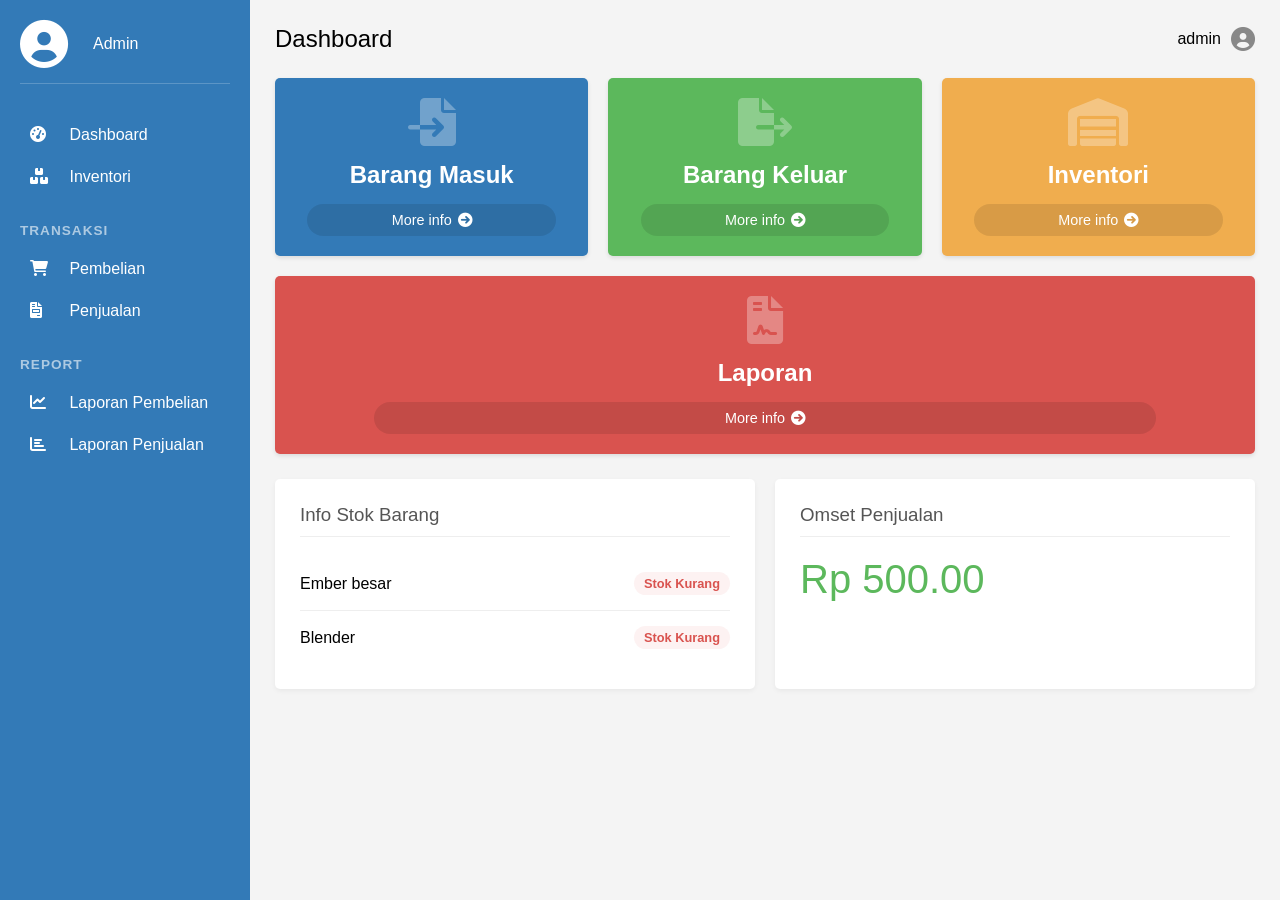
==== commit 118b6e4e: "Update index.html" ====
--- a/index.html
+++ b/index.html
@@ -1,173 +1,313 @@
 <!DOCTYPE html>
-<html lang="id">
+<html lang="en">
 <head>
     <meta charset="UTF-8">
     <meta name="viewport" content="width=device-width, initial-scale=1.0">
-    <title>Admin Dashboard - Sistem Inventaris</title>
+    <title>Sistem Inventori Barang</title>
     <link rel="stylesheet" href="https://cdnjs.cloudflare.com/ajax/libs/font-awesome/6.0.0/css/all.min.css">
     
     <style>
-        * { margin: 0; padding: 0; box-sizing: border-box; font-family: 'Segoe UI', Roboto, Helvetica, Arial, sans-serif; }
-        body { display: flex; background-color: #f4f6f9; min-height: 100vh; overflow-x: hidden; }
-        
-        /* SIDEBAR STYLING */
-        .sidebar { width: 260px; background-color: #3b82f6; color: white; flex-shrink: 0; transition: all 0.3s; }
-        .profile-box { padding: 30px 20px; text-align: center; border-bottom: 1px solid rgba(255,255,255,0.1); }
-        .avatar-circle { width: 65px; height: 65px; background: white; border-radius: 50%; margin: 0 auto 10px; display: flex; align-items: center; justify-content: center; color: #bdc3c7; font-size: 32px; }
-        
-        .sidebar nav a { display: flex; align-items: center; padding: 12px 20px; color: white; text-decoration: none; font-size: 14px; transition: 0.2s; }
-        .sidebar nav a i { margin-right: 12px; width: 20px; text-align: center; }
-        .sidebar nav a:hover { background-color: rgba(255,255,255,0.1); }
-        .sidebar nav a.active { background-color: #eceff1; color: #333; font-weight: 600; }
-        
-        .section-label { padding: 20px 20px 5px; font-size: 11px; text-transform: uppercase; letter-spacing: 1px; color: #d1e3ff; }
-        
-        /* MAIN CONTENT STYLING */
-        .main-wrapper { flex-grow: 1; display: flex; flex-direction: column; }
-        header { height: 50px; background-color: #343a40; display: flex; align-items: center; justify-content: space-between; padding: 0 20px; color: white; }
-        .content-area { padding: 25px; }
-        
-        .page-title { display: flex; justify-content: space-between; align-items: baseline; margin-bottom: 25px; }
-        .page-title h1 { font-weight: 400; font-size: 28px; color: #444; }
-        .breadcrumb { font-size: 13px; color: #888; }
-        .breadcrumb span { color: #007bff; }
-        
-        /* DASHBOARD CARDS */
-        .card-container { display: grid; grid-template-columns: repeat(auto-fit, minmax(250px, 1fr)); gap: 20px; margin-bottom: 25px; }
-        .card { background: white; border-radius: 5px; box-shadow: 0 0 15px rgba(0,0,0,0.05); border-top: 3px solid #d2d6de; padding: 20px; transition: 0.3s; }
-        .card:hover { transform: translateY(-5px); box-shadow: 0 5px 20px rgba(0,0,0,0.1); }
-        .card.blue { border-top-color: #3498db; }
-        .card.green { border-top-color: #2ecc71; }
-        .card.red { border-top-color: #e74c3c; }
-        .card.orange { border-top-color: #f39c12; }
-        
-        .card h3 { font-size: 18px; color: #333; margin-bottom: 10px; }
-        .card p { font-size: 14px; color: #777; }
-        .card i { font-size: 40px; margin-bottom: 15px; }
-        .card.blue i { color: #3498db; }
-        .card.green i { color: #2ecc71; }
-        .card.red i { color: #e74c3c; }
-        .card.orange i { color: #f39c12; }
-        
-        .more-info-btn { display: inline-block; margin-top: 15px; color: #3b82f6; text-decoration: none; font-size: 14px; }
-        .more-info-btn:hover { text-decoration: underline; }
-        
-        /* INFO PANELS */
-        .info-container { display: grid; grid-template-columns: repeat(auto-fit, minmax(300px, 1fr)); gap: 20px; }
-        .info-panel { background: white; border-radius: 5px; box-shadow: 0 0 15px rgba(0,0,0,0.05); padding: 20px; }
-        .info-panel h3 { font-size: 16px; color: #333; margin-bottom: 15px; border-bottom: 2px solid #f4f4f4; padding-bottom: 10px; }
-        .info-panel ul { list-style: none; }
-        .info-panel li { display: flex; justify-content: space-between; padding: 10px 0; border-bottom: 1px solid #f4f4f4; }
-        .stok-status { font-size: 12px; padding: 4px 8px; border-radius: 4px; }
-        .stok-status.kurang { background-color: #f8d7da; color: #721c24; }
-        .stok-status.cukup { background-color: #d4edda; color: #155724; }
-        .omset-value { font-size: 24px; color: #2ecc71; font-weight: bold; }
+        body {
+            font-family: 'Segoe UI', Arial, sans-serif;
+            margin: 0;
+            padding: 0;
+            display: flex;
+            height: 100vh;
+            background-color: #f4f4f4;
+        }
+
+        .sidebar {
+            width: 250px;
+            background-color: #337ab7;
+            color: #fff;
+            padding: 20px;
+            box-sizing: border-box;
+            flex-shrink: 0;
+        }
+
+        .admin-profile {
+            display: flex;
+            align-items: center;
+            margin-bottom: 30px;
+            padding-bottom: 15px;
+            border-bottom: 1px solid rgba(255, 255, 255, 0.2);
+        }
+
+        .admin-profile i {
+            font-size: 3rem;
+            margin-right: 15px;
+        }
+
+        .sidebar a {
+            display: block;
+            color: #fff;
+            text-decoration: none;
+            padding: 12px 10px;
+            border-radius: 4px;
+            transition: background-color 0.3s;
+        }
+
+        .sidebar a i:first-child {
+            width: 25px;
+            margin-right: 10px;
+        }
+
+        .sidebar a:hover {
+            background-color: rgba(255, 255, 255, 0.1);
+        }
+
+        .sidebar h3 {
+            margin-top: 25px;
+            margin-bottom: 10px;
+            font-size: 0.85rem;
+            text-transform: uppercase;
+            letter-spacing: 1px;
+            color: rgba(255, 255, 255, 0.6);
+        }
+
+        .main-content {
+            flex: 1;
+            padding: 25px;
+            box-sizing: border-box;
+            overflow-y: auto;
+        }
+
+        .header {
+            display: flex;
+            justify-content: space-between;
+            align-items: center;
+            margin-bottom: 25px;
+        }
+
+        .header h2 {
+            margin: 0;
+            font-weight: 400;
+        }
+
+        .user-info {
+            display: flex;
+            align-items: center;
+        }
+
+        .user-info i {
+            font-size: 1.5rem;
+            margin-left: 10px;
+            color: #888;
+        }
+
+        .card-container {
+            display: flex;
+            gap: 20px;
+            margin-bottom: 25px;
+            flex-wrap: wrap;
+        }
+
+        .card {
+            flex: 1;
+            min-width: 200px;
+            padding: 20px;
+            color: #fff;
+            border-radius: 5px;
+            position: relative;
+            box-shadow: 0 2px 4px rgba(0,0,0,0.1);
+            display: flex;
+            flex-direction: column;
+            align-items: center;
+        }
+
+        .main-card-icon {
+            font-size: 3rem; 
+            margin-bottom: 15px;
+            opacity: 0.3;
+        }
+
+        .card h3 {
+            margin: 0 0 15px 0;
+            font-weight: 600;
+            font-size: 1.5rem;
+        }
+
+        .card.blue { background-color: #337ab7; }
+        .card.green { background-color: #5cb85c; }
+        .card.red { background-color: #d9534f; }
+        .card.orange { background-color: #f0ad4e; }
+
+        .more-info-btn {
+            color: #fff;
+            text-decoration: none;
+            font-size: 0.9rem;
+            margin-top: auto;
+            display: flex;
+            align-items: center;
+            justify-content: center;
+            gap: 6px;
+            background-color: rgba(0, 0, 0, 0.1); 
+            padding: 8px 15px;
+            border-radius: 20px;
+            width: 80%;
+            transition: background-color 0.3s;
+        }
+
+        .more-info-btn:hover {
+            background-color: rgba(0, 0, 0, 0.2);
+        }
+
+        .small-arrow {
+            font-size: 0.9rem;
+        }
+
+        .info-container {
+            display: flex;
+            gap: 20px;
+            flex-wrap: wrap;
+        }
+
+        .info-panel {
+            flex: 1;
+            min-width: 300px;
+            background-color: #fff;
+            padding: 25px;
+            border-radius: 5px;
+            box-shadow: 0 2px 5px rgba(0, 0, 0, 0.05);
+        }
+
+        .info-panel h3 {
+            margin-top: 0;
+            margin-bottom: 20px;
+            font-weight: 400;
+            color: #555;
+            border-bottom: 1px solid #eee;
+            padding-bottom: 10px;
+        }
+
+        .info-stock ul {
+            list-style: none;
+            padding: 0;
+            margin: 0;
+        }
+
+        .info-stock li {
+            padding: 15px 0;
+            border-bottom: 1px solid #eee;
+            display: flex;
+            justify-content: space-between;
+            align-items: center;
+        }
+
+        .info-stock li:last-child {
+            border-bottom: none;
+        }
+
+        .stok-status {
+            font-size: 0.8rem;
+            padding: 4px 10px;
+            border-radius: 12px;
+            font-weight: bold;
+        }
+
+        .stok-status.kurang {
+            background-color: #fdf2f2;
+            color: #d9534f;
+        }
+
+        .omset-value {
+            font-size: 2.5rem;
+            color: #5cb85c;
+            margin: 10px 0 0 0;
+            font-weight: 300;
+        }
     </style>
 </head>
 <body>
 
-    <aside class="sidebar">
-        <div class="profile-box">
-            <div class="avatar-circle"><i class="fa fa-user"></i></div>
-            <p>Admin</p>
+    <div class="sidebar">
+        <div class="admin-profile">
+            <i class="fas fa-user-circle"></i>
+            <a href="#">Admin</a>
         </div>
         
-        <nav>
-            <!-- Link Dashboard (Active) -->
-            <a href="index.html" class="active"><i class="fa fa-tachometer-alt"></i> Dashboard</a>
-            
-            <!-- Link Inventory Barang -->
-            <a href="Barang.html"><i class="fa fa-box"></i> Inventory Barang</a>
-            
-            <div class="section-label">Transaksi</div>
-            <a href="#"><i class="fa fa-shopping-cart"></i> Pembelian</a>
-            <a href="#"><i class="fa fa-file-invoice"></i> Penjualan</a>
-            
-            <div class="section-label">Report</div>
-            <!-- Link Laporan Pembelian -->
-            <a href="LaporanPembelian.html"><i class="fa fa-file-invoice"></i> Laporan Pembelian</a>
-            <!-- Link Laporan Penjualan -->
-            <a href="LaporanPenjualan.html"><i class="fa fa-chart-bar"></i> Laporan Penjualan</a>
-        </nav>
-    </aside>
-
-    <div class="main-wrapper">
-        <header>
-            <i class="fa fa-bars" style="cursor: pointer;"></i>
-            <div style="font-size: 14px;">
-                admin <i class="fa fa-user-circle" style="margin: 0 5px;"></i> <i class="fa fa-caret-down"></i>
-            </div>
-        </header>
-
-        <section class="content-area">
-            <div class="page-title">
-                <h1>Dashboard</h1>
-                <div class="breadcrumb">Home / <span>Dashboard</span></div>
-            </div>
-
-            <!-- Dashboard Cards -->
-            <div class="card-container">
-                <div class="card blue">
-                    <i class="fas fa-users"></i>
-                    <h3>Total User</h3>
-                    <p>150 Pengguna</p>
-                    <a href="#" class="more-info-btn">Lihat Detail <i class="fas fa-arrow-right"></i></a>
-                </div>
-
-                <div class="card green">
-                    <i class="fas fa-truck"></i>
-                    <h3>Supplier</h3>
-                    <p>25 Supplier Aktif</p>
-                    <a href="#" class="more-info-btn">Lihat Detail <i class="fas fa-arrow-right"></i></a>
-                </div>
-
-                <div class="card red">
-                    <i class="fas fa-box"></i>
-                    <h3>Total Item</h3>
-                    <p>500 Item Tersedia</p>
-                    <a href="Barang.html" class="more-info-btn">Lihat Detail <i class="fas fa-arrow-right"></i></a>
-                </div>
-
-                <div class="card orange">
-                    <i class="fas fa-chart-line"></i>
-                    <h3>Omset</h3>
-                    <p>Rp 50.000.000 / bulan</p>
-                    <a href="LaporanPenjualan.html" class="more-info-btn">Lihat Detail <i class="fas fa-arrow-right"></i></a>
-                </div>
-            </div>
-
-            <!-- Info Panels -->
-            <div class="info-container">
-                <div class="info-panel">
-                    <h3>Info Stok Barang</h3>
-                    <ul>
-                        <li>
-                            <span>Ember Besar</span>
-                            <span class="stok-status kurang">Stok Kurang</span>
-                        </li>
-                        <li>
-                            <span>Blender</span>
-                            <span class="stok-status kurang">Stok Kurang</span>
-                        </li>
-                        <li>
-                            <span>Centong Nasi</span>
-                            <span class="stok-status cukup">Cukup</span>
-                        </li>
-                        <li>
-                            <span>Wajan</span>
-                            <span class="stok-status cukup">Cukup</span>
-                        </li>
-                    </ul>
-                </div>
-
-                <div class="info-panel">
-                    <h3>Omset Penjualan</h3>
-                    <p class="omset-value">Rp 50.000.000</p>
-                    <p style="font-size: 12px; color: #777; margin-top: 10px;">Update: Hari ini</p>
-                </div>
-            </div>
-        </section>
+        <a href="#"><i class="fas fa-tachometer-alt"></i> Dashboard</a>
+        <a href="inventoriBarang.html"><i class="fas fa-boxes-stacked"></i> Inventori</a>
+        
+        <h3>Transaksi</h3>
+        <a href="Pembelian.html"><i class="fas fa-shopping-cart"></i> Pembelian</a>
+        <a href="Penjualan.html"><i class="fas fa-file-invoice"></i> Penjualan</a>
+        
+        <h3>Report</h3>
+        <a href="LaporanPembelian.html"><i class="fas fa-chart-line"></i> Laporan Pembelian</a>
+        <a href="LaporanPenjualan.html"><i class="fas fa-chart-bar"></i> Laporan Penjualan</a>
     </div>
 
+    <div class="main-content">
+        <div class="header">
+            <h2>Dashboard</h2>
+            <div class="user-info">
+                <span>admin</span>
+                <i class="fas fa-user-circle"></i>
+            </div>
+        </div>
+
+        <div class="card-container">
+            <div class="card blue">
+                <i class="fas fa-file-import main-card-icon"></i>
+                <h3>Barang Masuk</h3>
+                <a href="Pembelian.html" class="more-info-btn">
+                    <span>More info</span>
+                    <i class="fas fa-arrow-circle-right small-arrow"></i>
+                </a>
+            </div>
+
+            <div class="card green">
+                <i class="fas fa-file-export main-card-icon"></i>
+                <h3>Barang Keluar</h3>
+                <a href="Penjualan.html" class="more-info-btn">
+                    <span>More info</span>
+                    <i class="fas fa-arrow-circle-right small-arrow"></i>
+                </a>
+            </div>
+
+            <div class="card orange">
+                <i class="fas fa-warehouse main-card-icon"></i>
+                <h3>Inventori</h3>
+                <a href="inventoriBarang.html" class="more-info-btn">
+                    <span>More info</span>
+                    <i class="fas fa-arrow-circle-right small-arrow"></i>
+                </a>
+            </div>
+
+            <div class="card red">
+                <i class="fas fa-file-contract main-card-icon"></i>
+                <h3>Laporan</h3>
+                <a href="#" class="more-info-btn">
+                    <span>More info</span>
+                    <i class="fas fa-arrow-circle-right small-arrow"></i>
+                </a>
+            </div>
+        </div>
+
+        <div class="info-container">
+            <div class="info-panel info-stock">
+                <h3>Info Stok Barang</h3>
+                <ul>
+                    <li><span>Ember besar</span> <span class="stok-status kurang">Stok Kurang</span></li>
+                    <li><span>Blender</span> <span class="stok-status kurang">Stok Kurang</span></li>
+                </ul>
+            </div>
+
+            <div class="info-panel omset-penjualan">
+                <h3>Omset Penjualan</h3>
+                <p class="omset-value">Rp 500.00</p>
+            </div>
+        </div>
+    </div>
+
+    <script>
+        function toggleDropdown() {
+            var dropdown = document.getElementById("adminMenu");
+            if (dropdown) {
+                dropdown.style.display = (dropdown.style.display === "block") ? "none" : "block";
+            }
+        }
+    </script>
 </body>
-</html>+</html>
